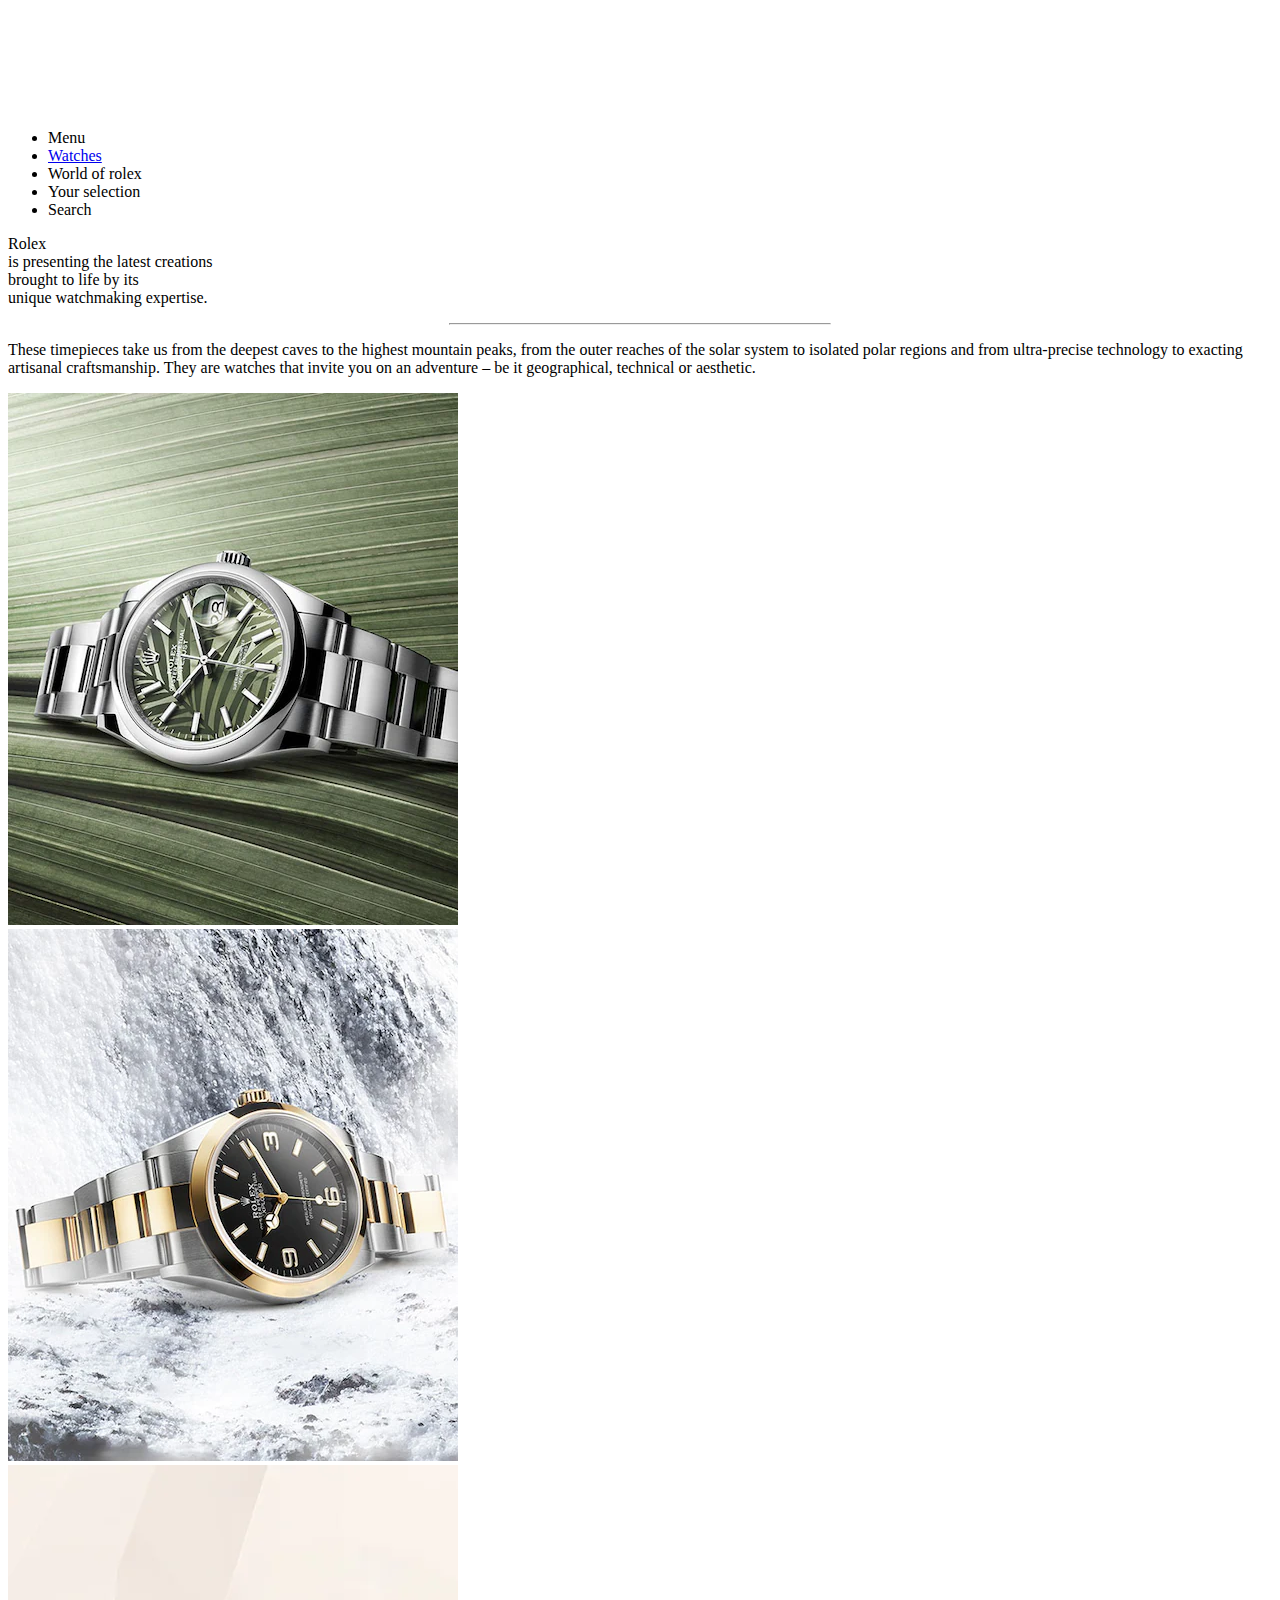
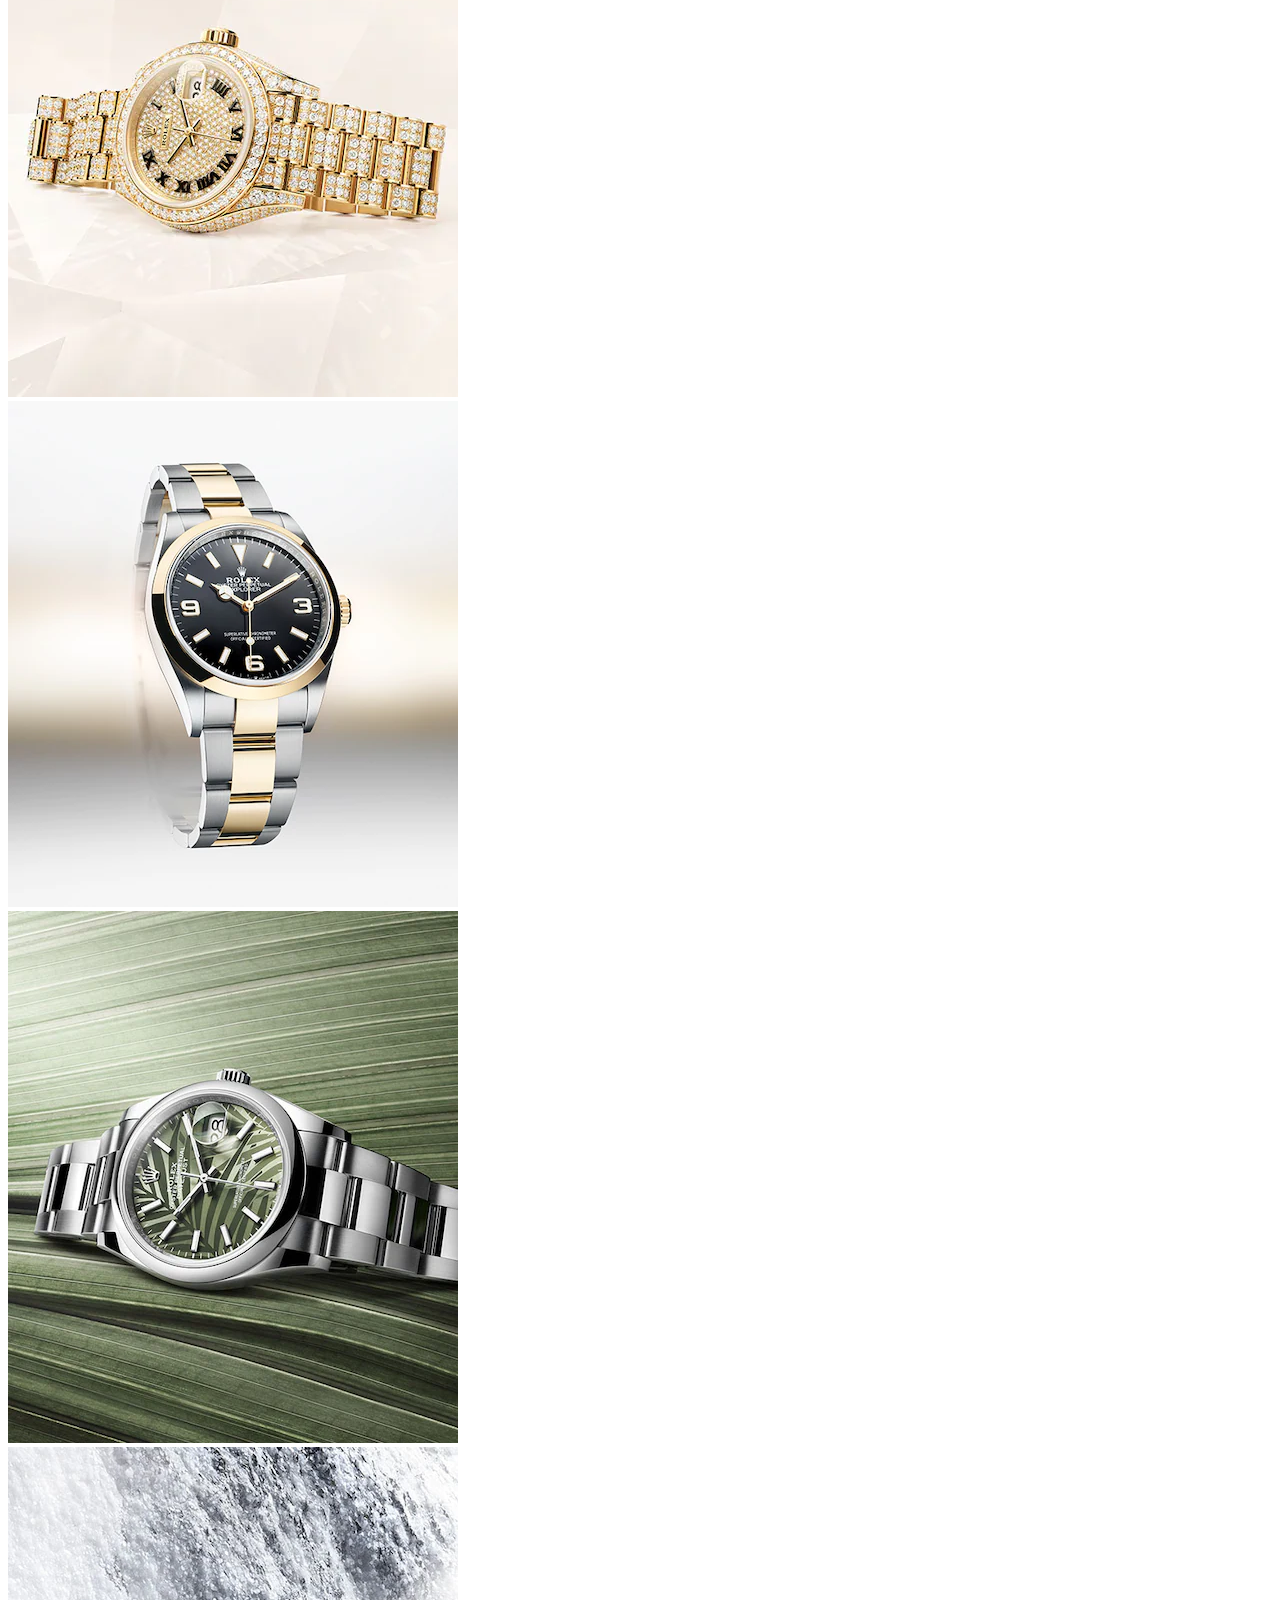
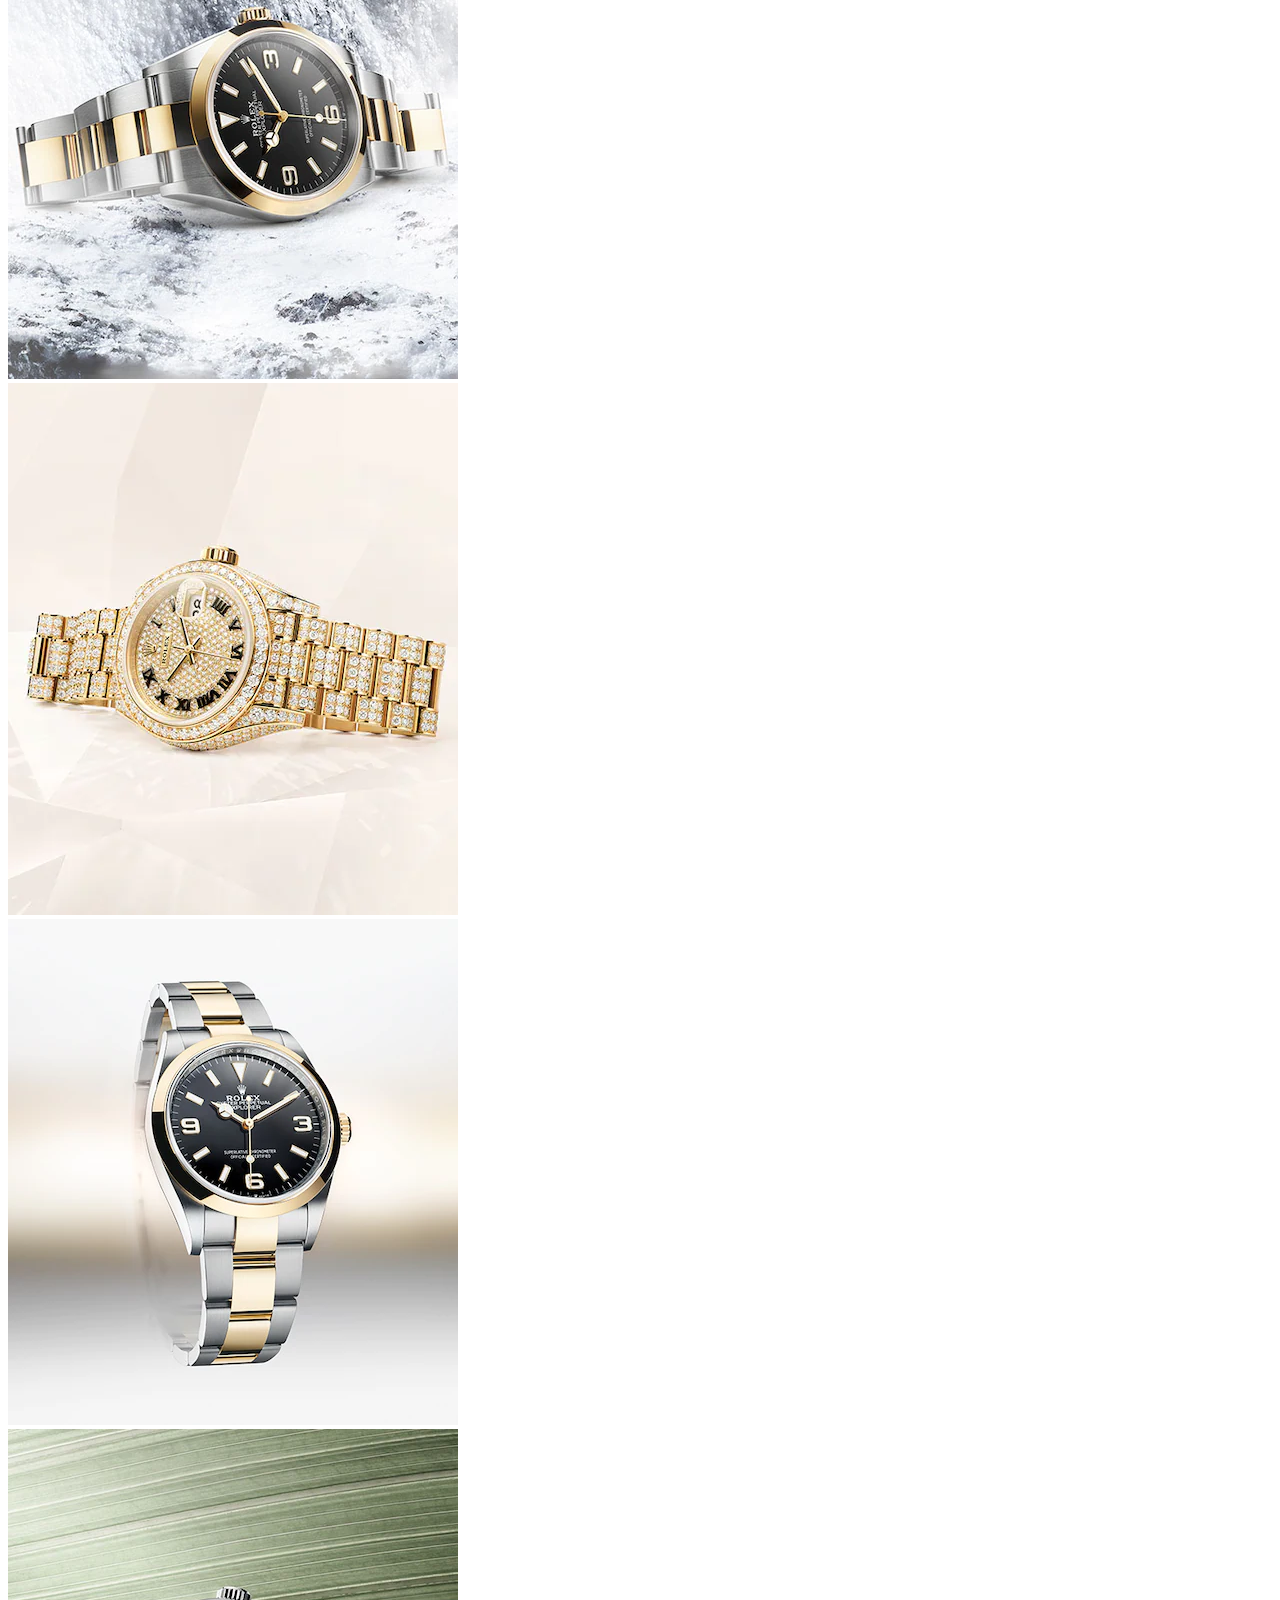
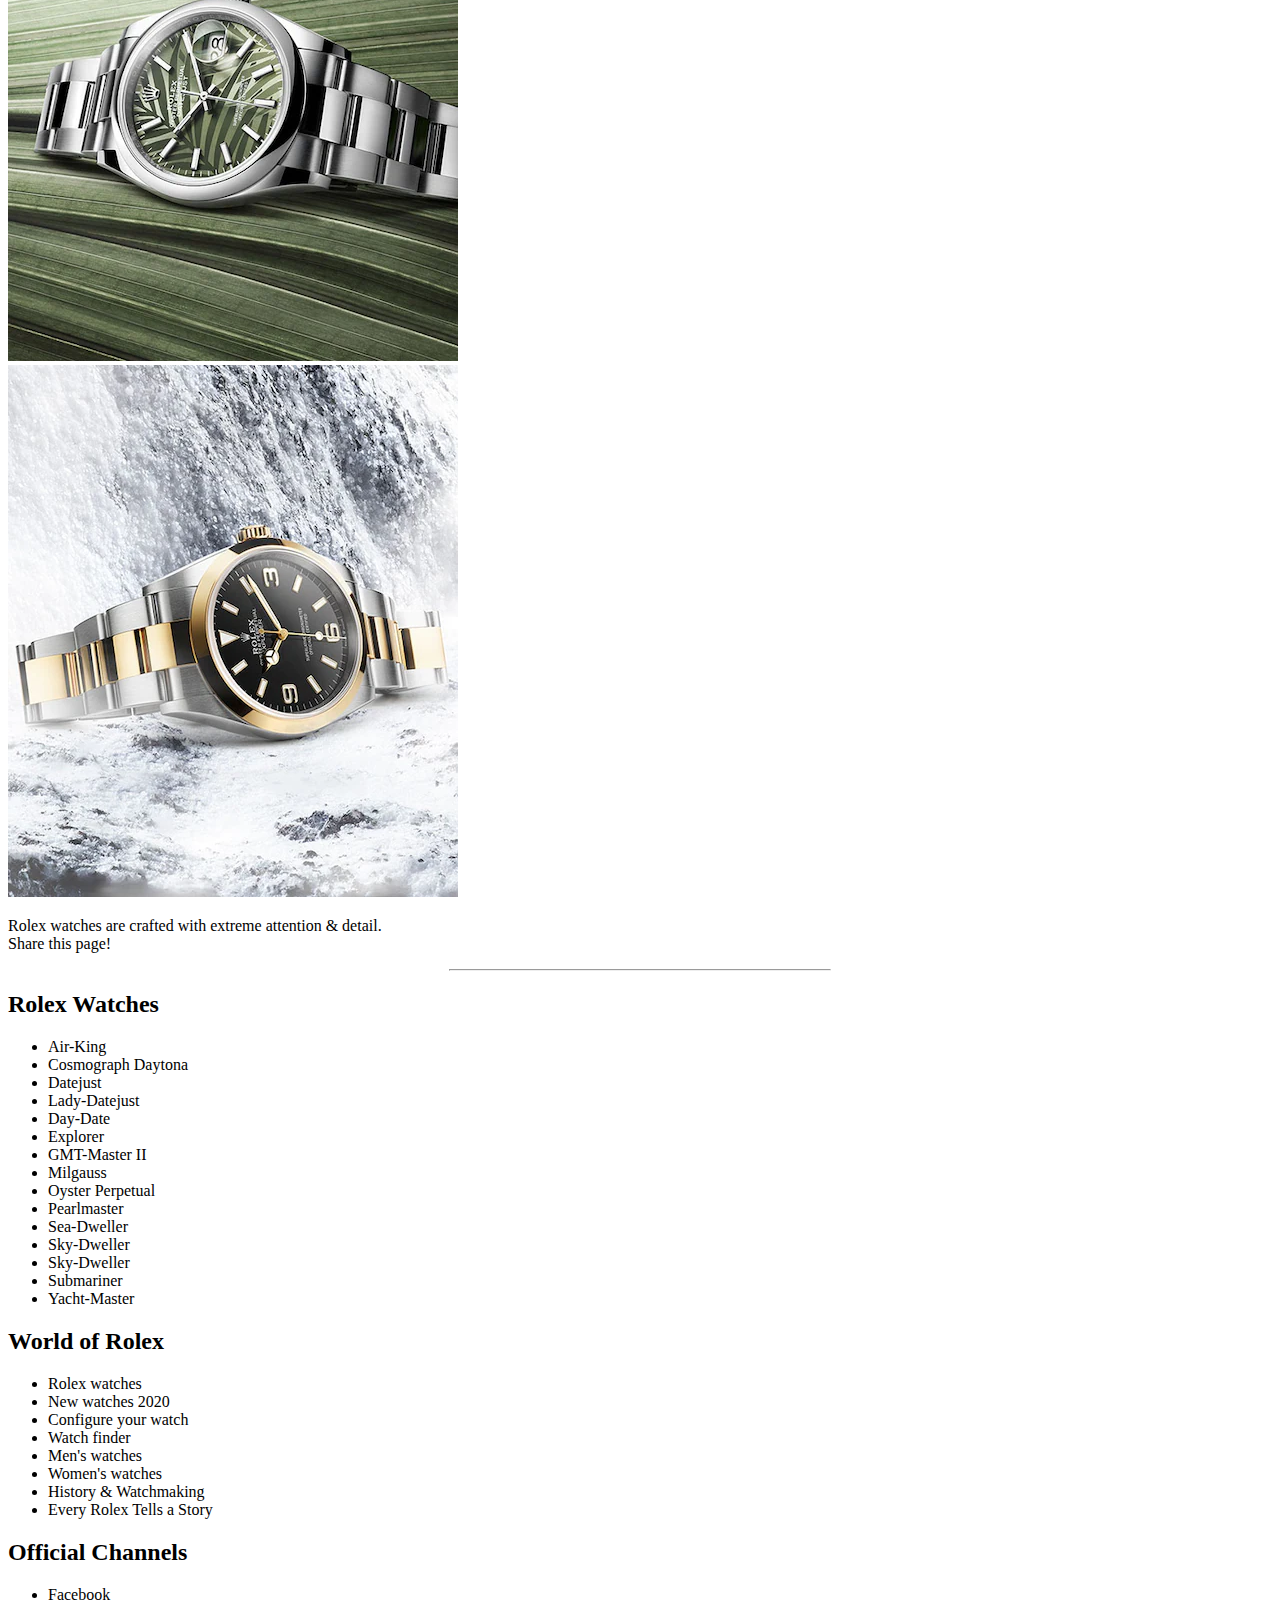
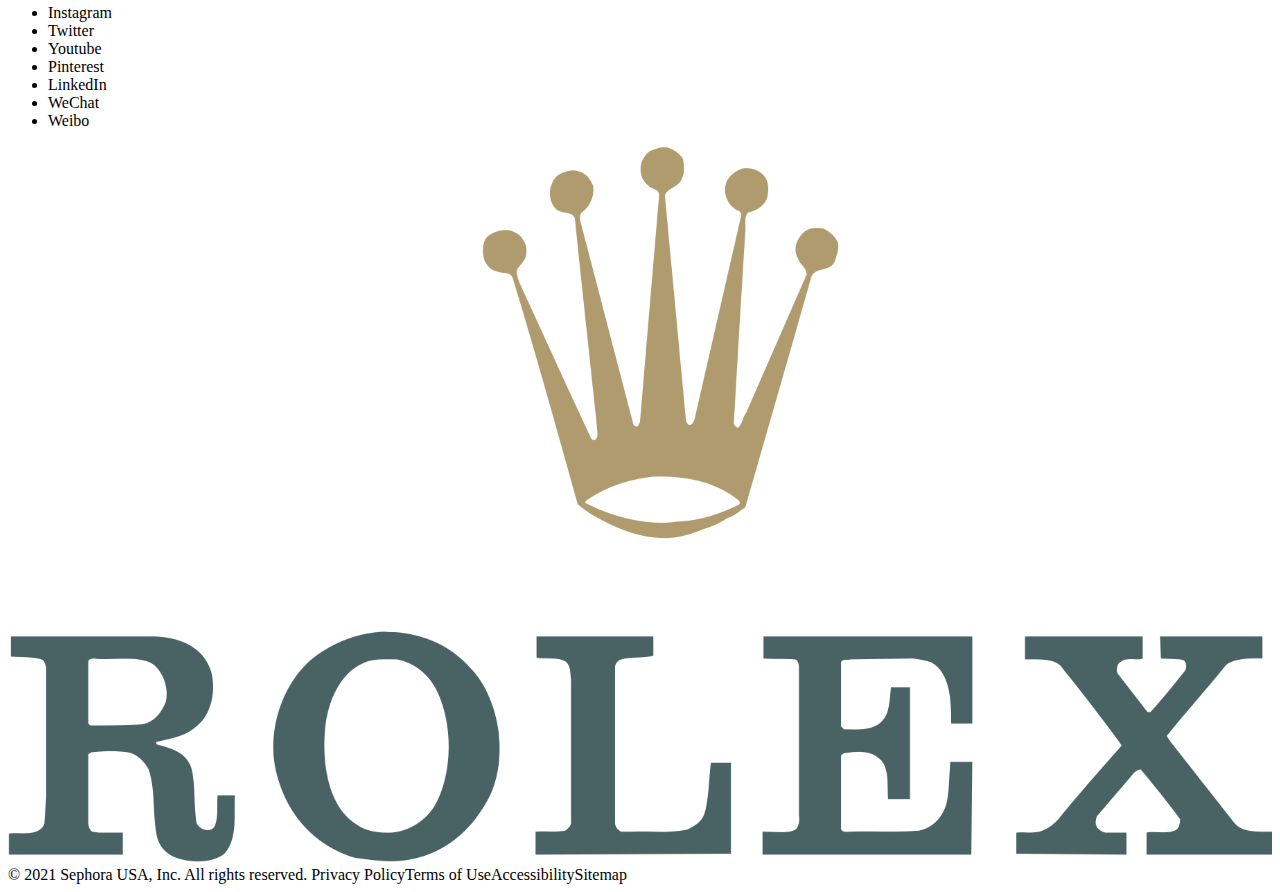
==== rolex/index.html @ 6fcd175a "Rolex website added" ====
<!DOCTYPE html>
<html lang="en">
<head>
  <link rel="stylesheet" href="shopping.css">
  <title>Rolex</title>
</head>
<body>
  <div class="hero">
    <nav>
      <h2 class="logo"> <img src="PngItem_844571.png" alt="logo" width="150px"></h2>
      <ul>
        <li><a href="#"></a>Menu</li>
        <li><a href="watch.html" class="watch">Watches</a></li>
        <li><a href="#"></a>World of rolex</li>
        <li><a href="#"></a>Your selection</li>
        <li><a href="#"></a>Search</li>
      </ul>
    </nav>
  </div>
  <div class="row1">
    <section>
    <p>Rolex <br> is presenting the latest creations <br> brought to life by its <br> unique watchmaking expertise.
    </p>
    <hr width="30%">
    <p>These timepieces take us from the deepest caves to the highest mountain peaks, from the outer reaches of the solar system to isolated polar regions and from ultra-precise technology to exacting artisanal craftsmanship. They are watches that invite you on an adventure – be it geographical, technical or aesthetic.
    </p>
  </div>
  

  <div class="row4">
      <section class="item1"><img src="new-watches-2021-homepage-push-dials.webp" alt="😶"></section>
      <section class="item2"><img src="new-watches-2021-homepage-push-exploration.webp" alt="😶"></section>
      <section class="item3"><img src="new-watches-2021-homepage-push-gem-setting.webp" alt="😶"></section>
      <section class="item4"><img src="watches_0004_m124273-0001-explorer.webp" alt="😶"></section>
      <section class="item5"><img src="new-watches-2021-homepage-push-dials.webp" alt="😶"></section>
      <section class="item6"><img src="new-watches-2021-homepage-push-exploration.webp" alt="😶"></section>
      <section class="item7"><img src="new-watches-2021-homepage-push-gem-setting.webp" alt="😶"></section>
      <section class="item8"><img src="watches_0004_m124273-0001-explorer.webp" alt="😶"></section>
      <section class="item9"><img src="new-watches-2021-homepage-push-dials.webp" alt="😶"></section>
      <section class="item10"><img src="new-watches-2021-homepage-push-exploration.webp" alt="😶"></section>

  </div>
  <div class="row3">
    <p>Rolex watches are crafted with extreme attention & detail. <br> Share this page!</p>
    <hr width="30%">
  </div>
  
  <footer>
    <section>
        <h2>Rolex Watches</h2>
        <ul>
            <li>Air-King</li>
            <li>Cosmograph Daytona</li>
            <li>Datejust</li>
            <li>Lady-Datejust</li>
            <li>Day-Date</li>
            <li>Explorer</li>
            <li>GMT-Master II</li>
            <li>Milgauss</li>
            <li>Oyster Perpetual</li>
            <li>Pearlmaster</li>
            <li>Sea-Dweller</li>
            <li>Sky-Dweller</li>
            <li>Sky-Dweller</li>
            <li>Submariner</li>
            <li>Yacht-Master</li>
        </ul>
    </section>
    <section>
        <h2>World of Rolex</h2>
        <ul>
            <li>Rolex watches</li>
            <li>New watches 2020</li>
            <li>Configure your watch</li>
            <li>Watch finder</li>
            <li>Men's watches</li>
            <li>Women's watches</li>
            <li>History & Watchmaking</li>
            <li>Every Rolex Tells a Story</li>
        </ul>
    </section>
    <section>
        <h2>Official Channels</h2>
        <ul>
            <li class="fa fa-facebook">Facebook</li>
            <li class="fa fa-instagram">Instagram</li>
            <li class="fa fa-twitter">Twitter</li>
            <li class="fa fa-youtube">Youtube</li>
            <li class="fa fa-pinterest">Pinterest</li>
            <li class="fa fa-linkedin">  LinkedIn</li>
            <li class="fa fa-wechat">  WeChat</li>
            <li class="fa fa-weibo">  Weibo</li>
        </ul>
    </section>
</footer>
<section class="lastStrip">
    <section class="footerlogo">
            <img src="PngItem_5353371.png" alt="" width="100%" height="100%">
        </a>
    </section>
    <section class="copyright">
        © 2021 Sephora USA, Inc. All rights reserved.
        Privacy PolicyTerms of UseAccessibilitySitemap
    </section>
</section>
  


</body>
</html>
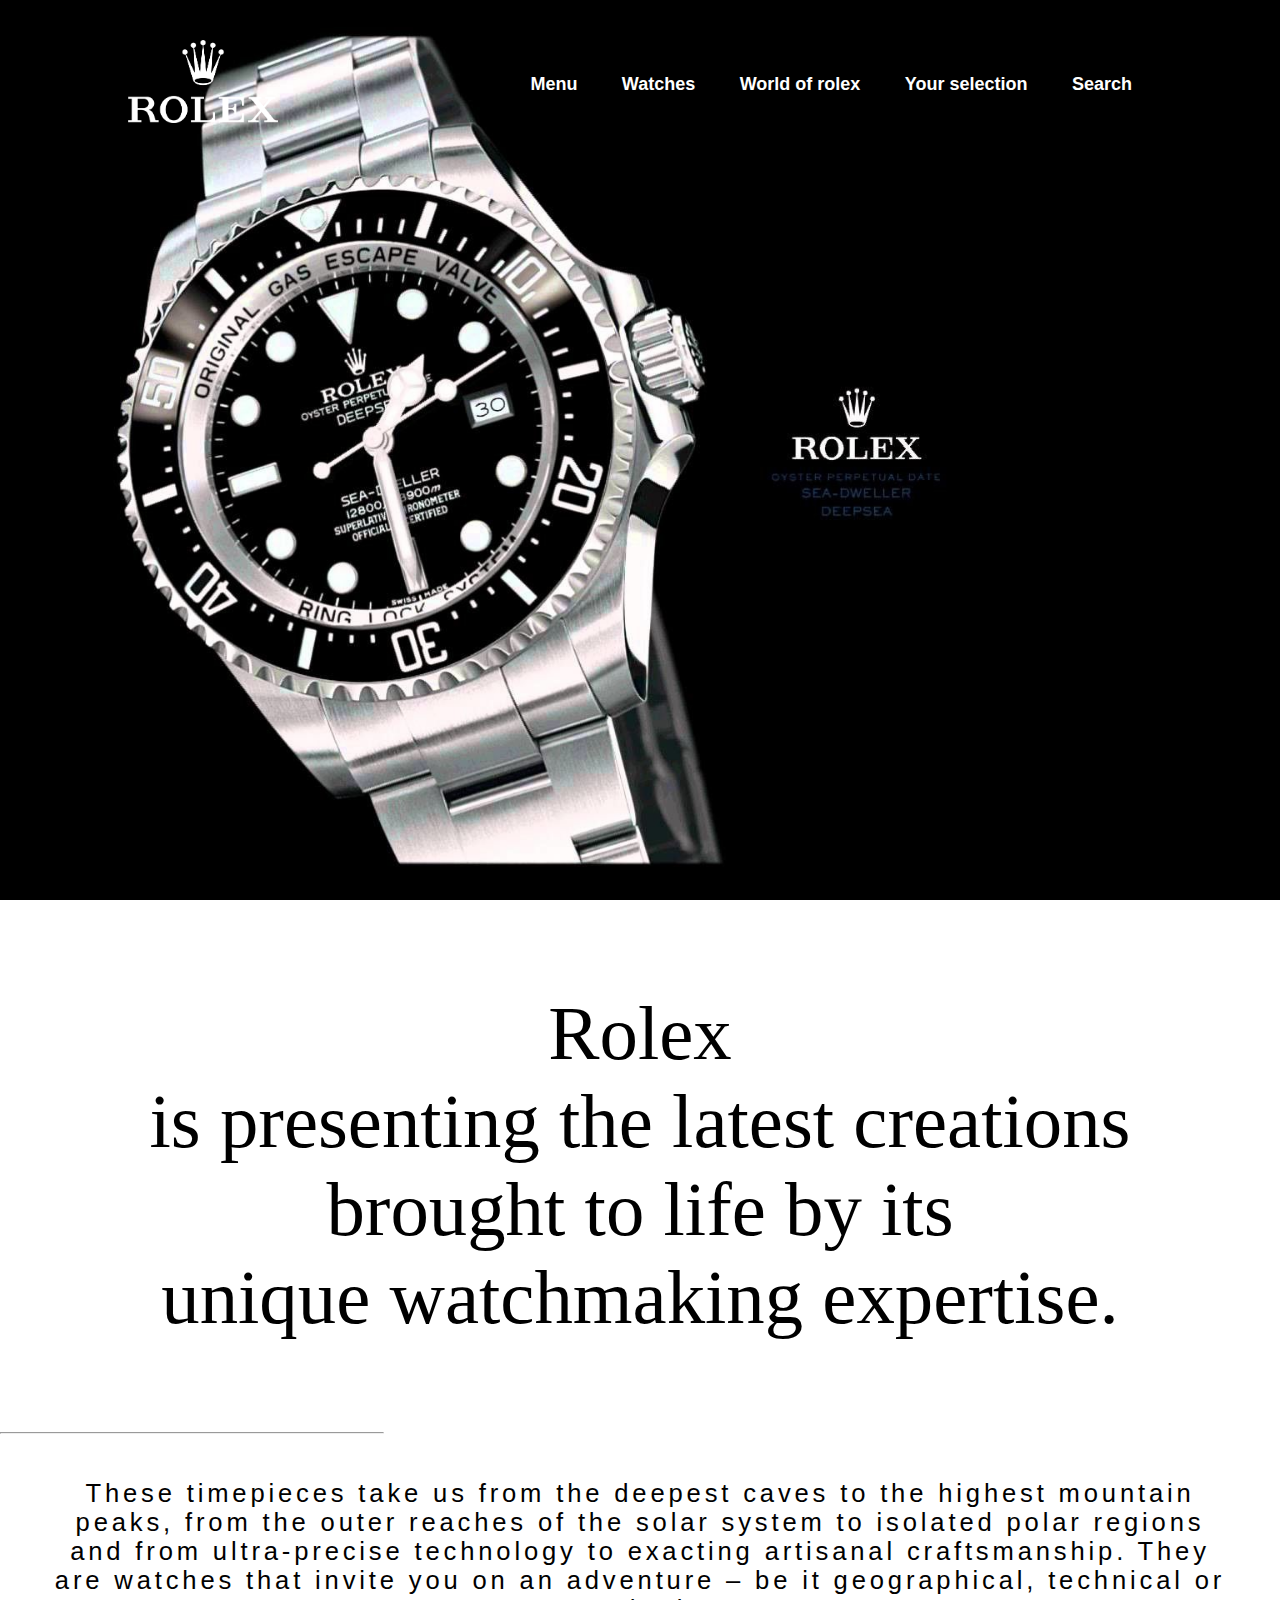
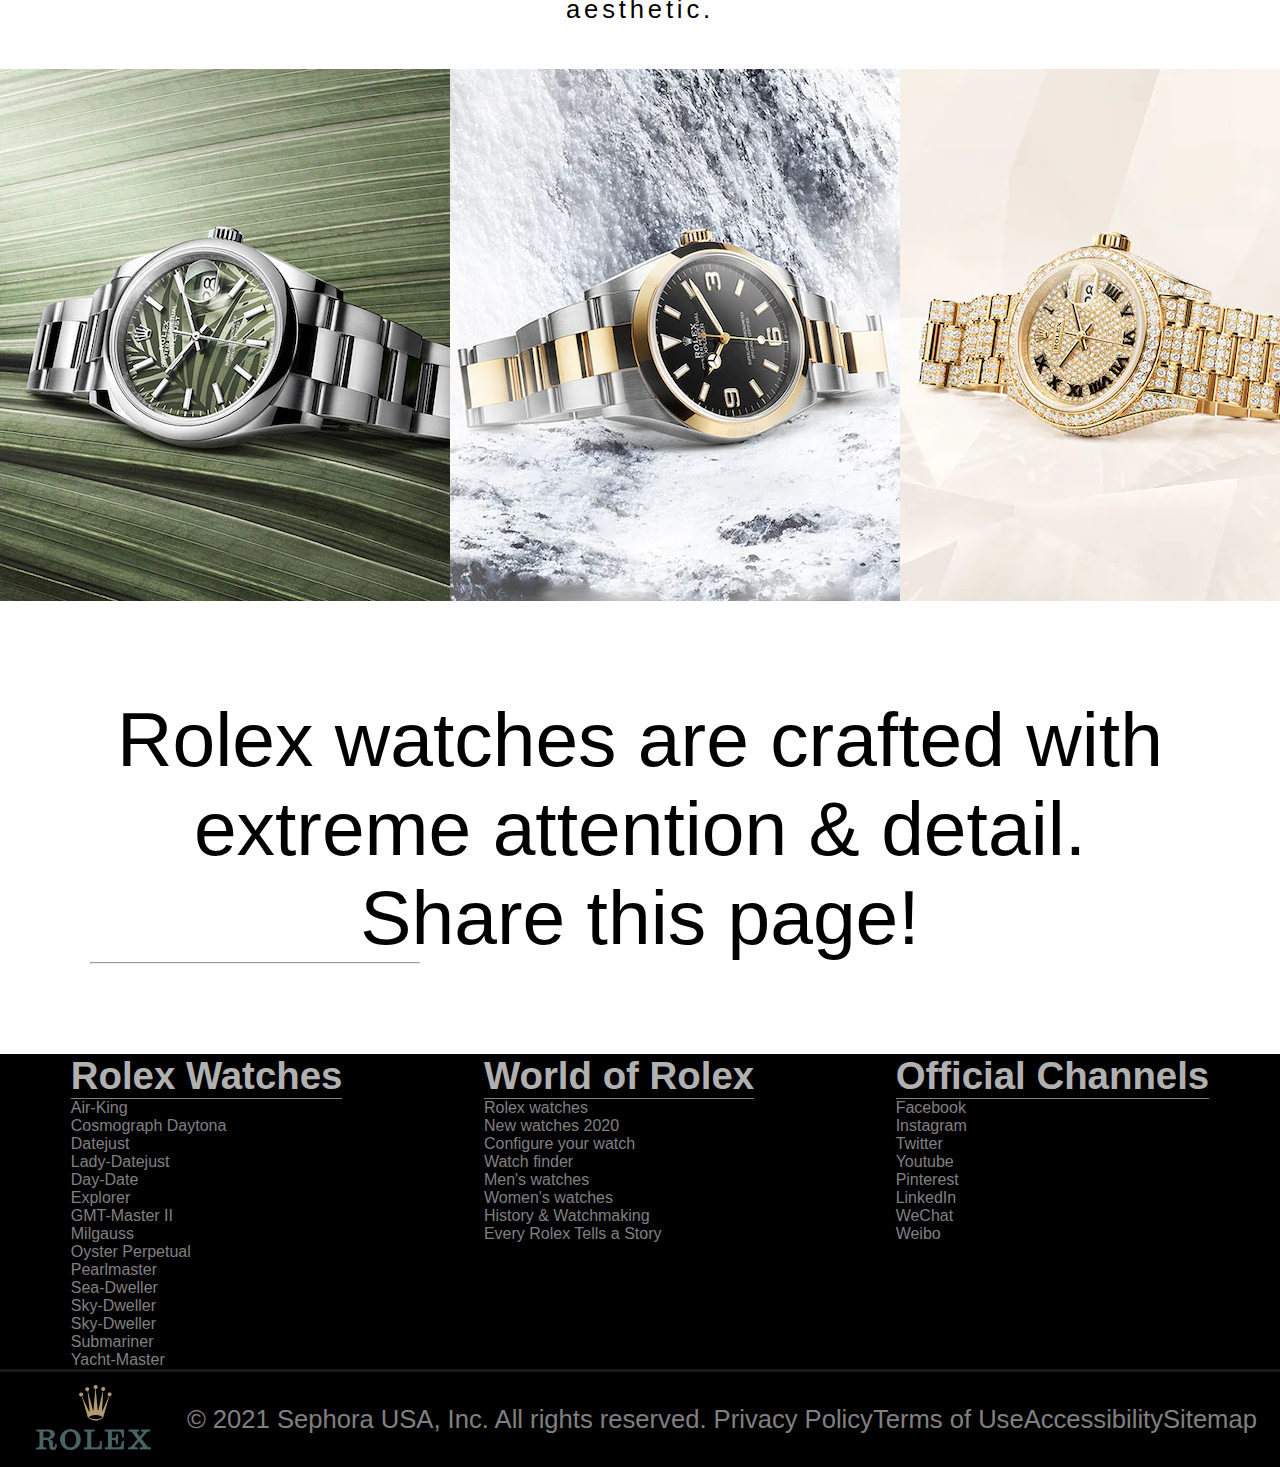
==== commit 3cefb437: "add rolex website" ====
--- a/rolex/index.html
+++ b/rolex/index.html
@@ -1,7 +1,7 @@
 <!DOCTYPE html>
 <html lang="en">
 <head>
-  <link rel="stylesheet" href="shopping.css">
+  <link rel="stylesheet" href="index.css">
   <title>Rolex</title>
 </head>
 <body>
--- a/rolex/index.css
+++ b/rolex/index.css
@@ -0,0 +1,139 @@
+*{
+ padding: 0px;
+ margin: 0px;
+ box-sizing: border-box;
+ font-family: Arial;
+
+}
+.hero{
+  height: 100vh;
+  width: 100%;
+  background-image:url(watch.jpg);
+background-size: cover;
+background-position: center;}
+nav{
+  display: flex;
+  align-items: center;
+  justify-content:space-between ;
+  padding-top: 40px;
+  padding-left: 10%;
+  padding-right: 10%;
+}
+nav:hover{
+  cursor: pointer;
+}
+.logo{
+  size: 150px;
+}
+.logo:hover{
+  transform: scale(1.2);
+  transition: 1s;
+  cursor: pointer;
+}
+
+nav ul li{
+  list-style-type: none;
+  display: inline-block;
+  padding: 10px 20px;
+}
+nav ul li {
+  color: white;
+  text-decoration: none;
+  font-weight: bold;
+  font-size: large;
+}
+nav ul li:hover{
+  color:#ffd700 ;
+  transition: 0.5s;
+  cursor: pointer;
+  transform: scale(1.2);
+
+
+  
+
+}
+
+
+.row1 section p:first-child, .row3{
+  font-size: 6vw;
+  padding: 10vh;
+  font-family: 'Dancing Script', cursive;
+  text-align: center;
+}
+.row1 section p:last-child{
+  font-size: 2vw;
+  letter-spacing: 0.3vw;
+  margin: 5vh;
+  text-align: center;
+}
+
+.row4{
+  display: flex;
+  overflow-x: scroll;
+  overflow-y: hidden;
+  scrollbar-width: thin;
+  -webkit-scrollbar-width: thin;
+  align-items: center;
+}
+
+
+footer{
+  background-color: black;
+  color: grey;
+  display: flex;
+  text-align: left;
+  justify-content: space-around;
+}
+footer ul{
+  list-style: none;
+  padding: 0px;
+  margin: 0px;
+}
+footer a{
+  text-decoration: none;
+  color: grey;
+  transition: 250ms;
+  padding: 3px;
+  font-size: 2vw;
+}
+footer a:hover{
+  color: goldenrod;
+}
+footer h2{
+  font-size: 3vw;
+  border-bottom: 0.3px solid grey;
+  color: rgba(245, 245, 245, 0.746);
+}
+footer section:last-child ul li a{
+  font-size: 2vw !important;
+}
+.lastStrip{
+  background-color: black;
+  display: flex;
+  align-items: center;
+  justify-content: space-evenly;
+  color: grey;
+  border-top: 3px solid rgba(128, 128, 128, 0.2);
+}
+.footerlogo{
+  width: 10vw;
+  padding: 0.5vw;
+  margin: 0.5vw;
+}
+.copyright{
+  font-size: 2vw;
+}
+
+.row3{
+  font-size: 6vw;
+  padding: 10vh;
+  font-family: 'Dancing Script', cursive;
+  text-align: center;
+}
+.watch{
+  text-decoration: none;
+  color: white;
+}
+.watch:hover{
+  color: #ffd700;
+}